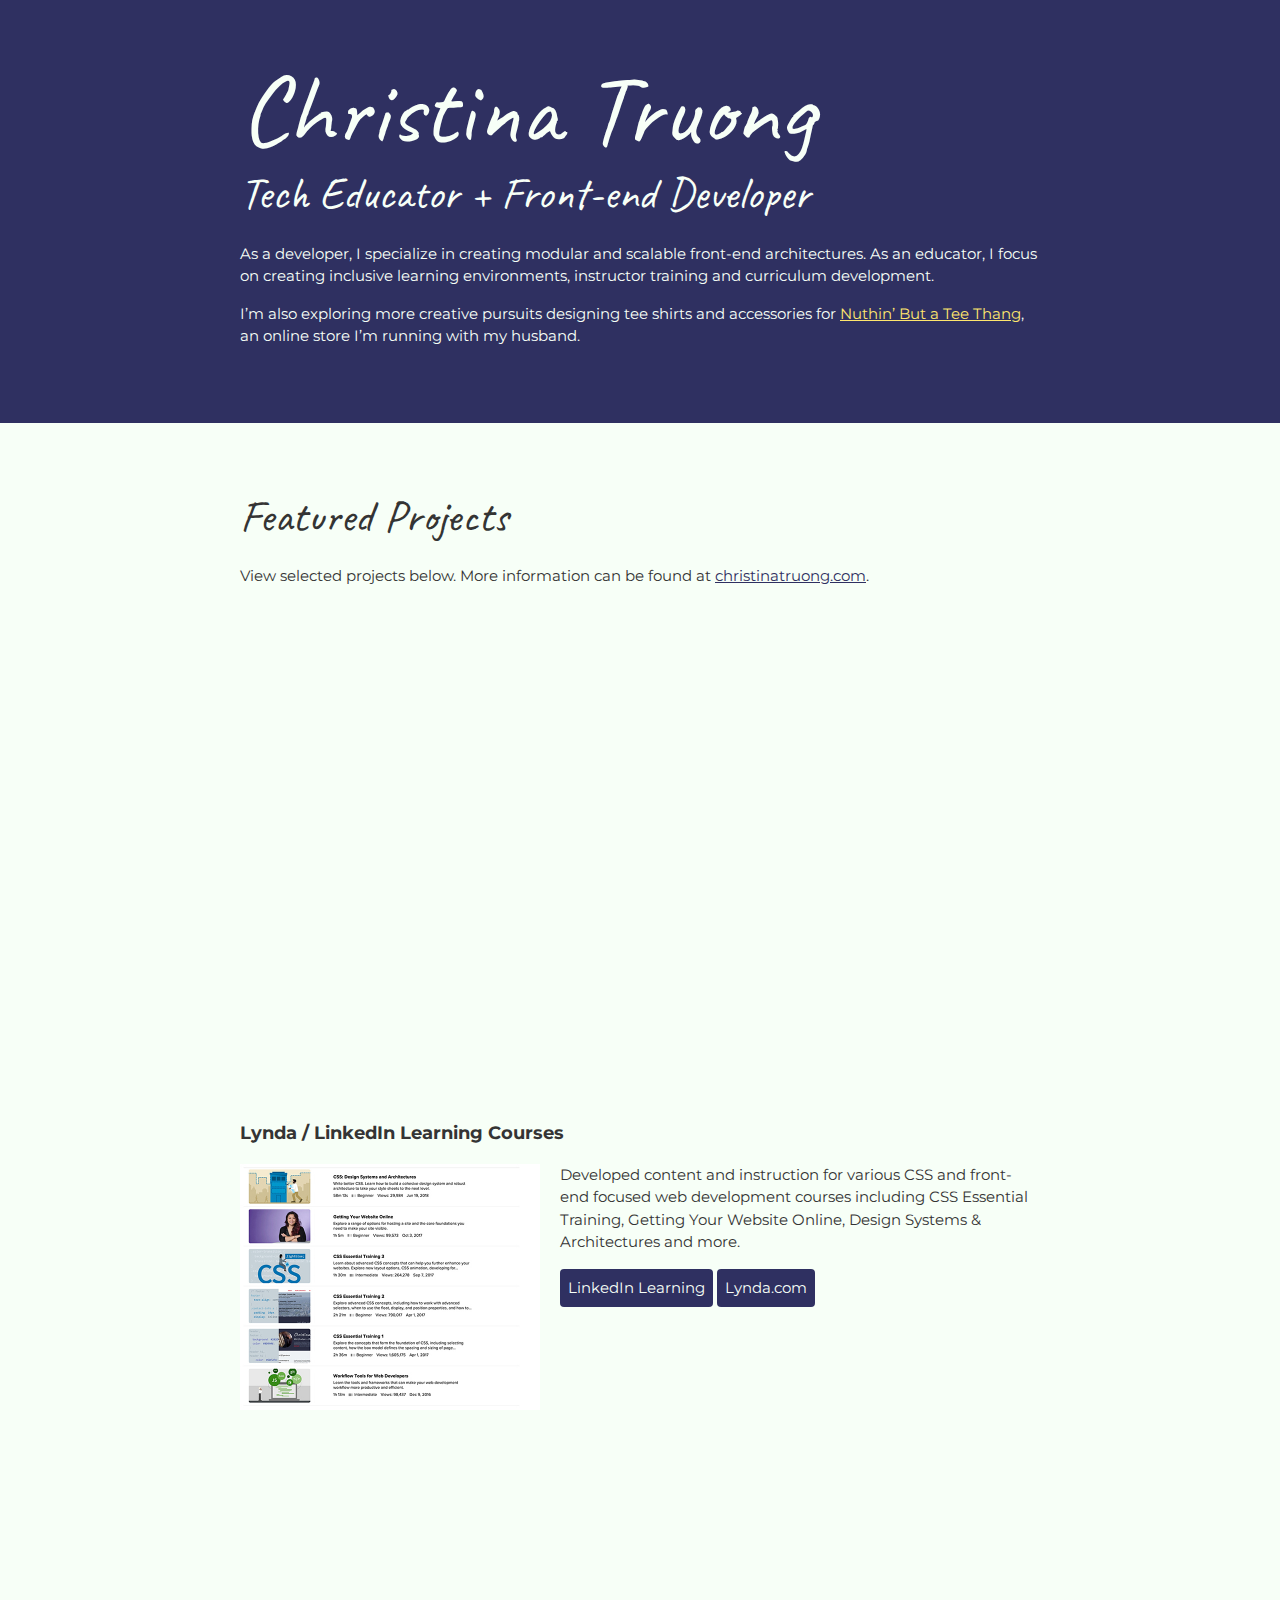
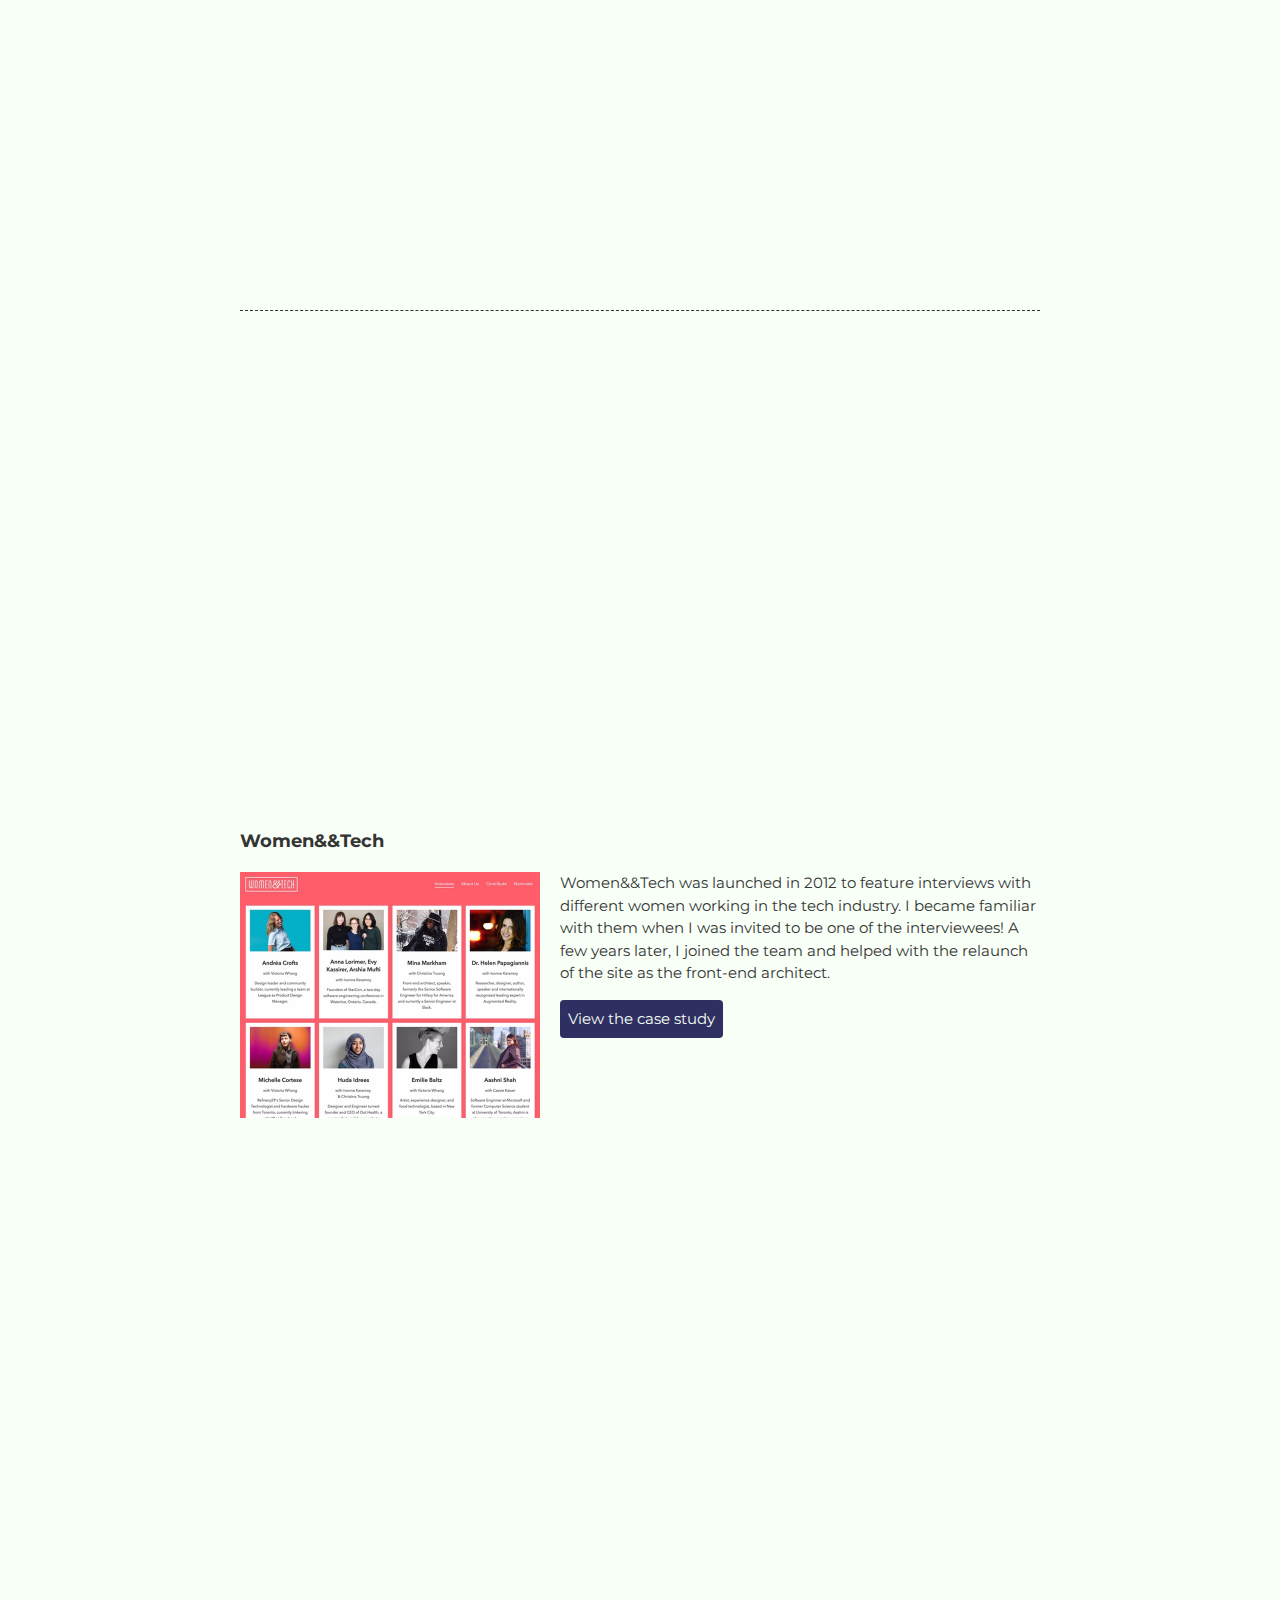
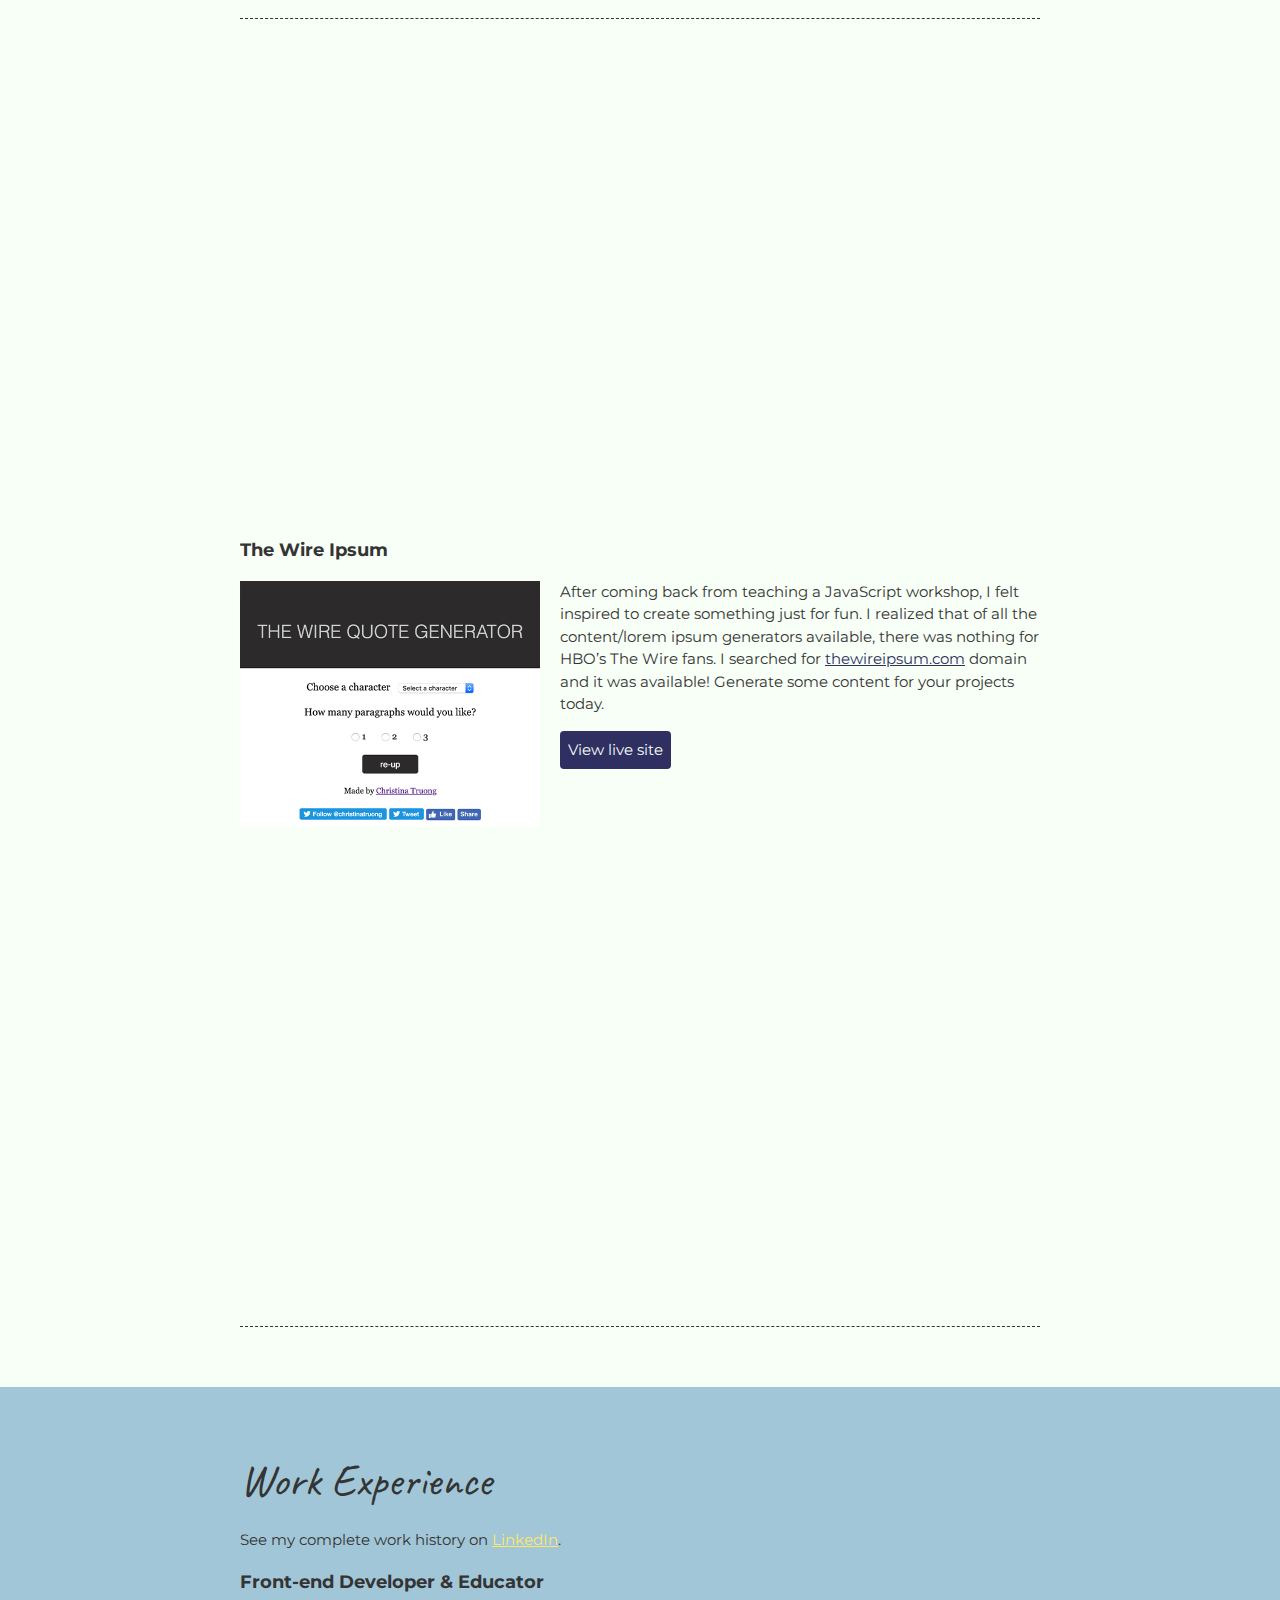
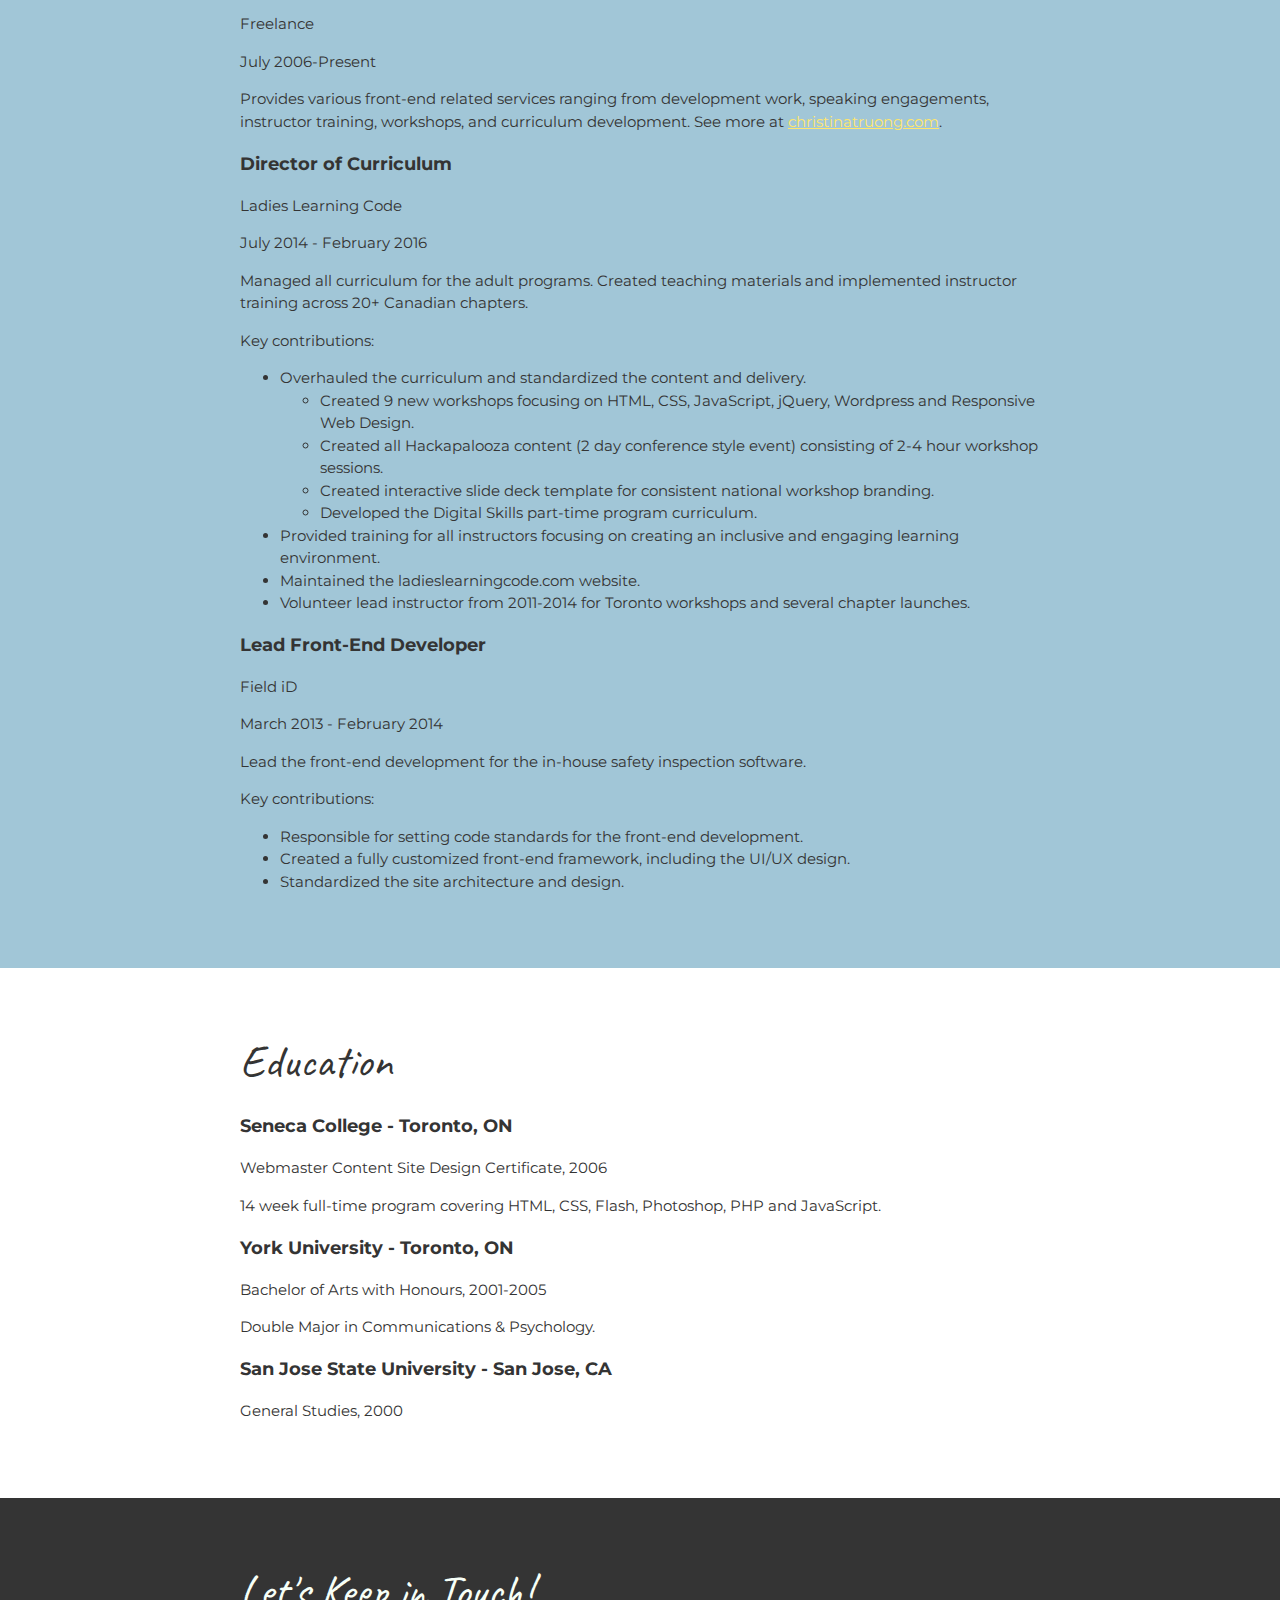
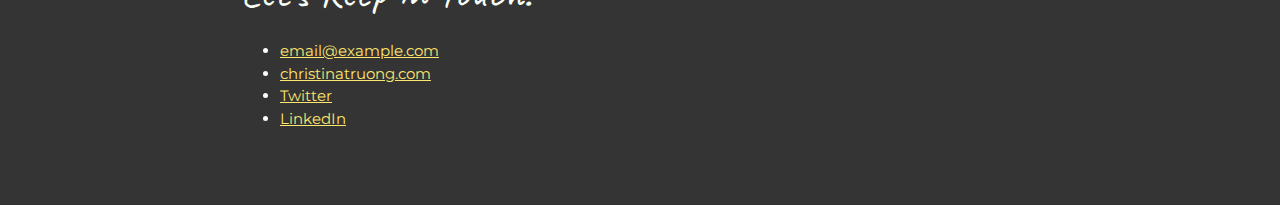
==== 05-Introduction to float/project-float-and-box-model-fix/index.html @ 0e9c6dfd "Project: Float and box model fix summary" ====
<!DOCTYPE html>
<html lang="en">
  <head>
    <meta charset="UTF-8">
    <meta name="viewport" content="width=device-width, initial-scale=1.0">
    <title>Christina Truong, Tech Educator + Front-end Developer</title>
    <link href="https://fonts.googleapis.com/css?family=Caveat|Montserrat:400,600&display=swap" rel="stylesheet"> 
    <link rel="stylesheet" href="css/styles.css">
  </head>
  <body>
    <main>
      <!-- ***************  ABOUT / PROFILE  **************** -->
      <header>
        <div class="content-wrap">
          <h1>Christina Truong</h1>
          <h2>Tech Educator + Front-end Developer</h2>

          <p>As a developer, I specialize in creating modular and scalable front-end architectures. As an educator, I focus on creating inclusive learning environments, instructor training and curriculum development.</p>
          <p>I’m also exploring more creative pursuits designing tee shirts and accessories for <a href="http://teethang.com" target="_blank">Nuthin’ But a Tee Thang</a>, an online store I’m running with my husband.</p>
        </div>
      </header>

      <!-- ************ PROJECTS / PORTFOLIO  ************** -->
      <section class="projects">
        <div class="content-wrap">
          <h2>Featured Projects</h2>
          <p>View selected projects below. More information can be found at <a href="http://christinatruong.com">christinatruong.com</a>.</p>

          <!-- Project 1 -->
          <section class="project-item">
            <h3>Lynda / LinkedIn Learning Courses</h3>
            <img src="images/project-courses.jpg" alt="Lynda & LinkedIn Learning course list">
            <p>Developed content and instruction for various CSS and front-end focused web development courses including CSS Essential Training, Getting Your Website Online, Design Systems & Architectures and more.</p>
            <a class="btn" href="https://www.linkedin.com/learning/instructors/christina-truong?u=2125562" target="_blank">LinkedIn Learning</a>
            <a class="btn" href="https://www.lynda.com/Christina-Truong/7842227-1.html">Lynda.com</a>
          </section>

          <!-- Project 2 -->
          <section class="project-item">
            <h3>Women&&Tech</h3>
            <img src="images/project-women-tech.jpg" alt="Women and Tech website">
            <p>Women&&Tech was launched in 2012 to feature interviews with different women working in the tech industry. I became familiar with them when I was invited to be one of the interviewees! A few years later, I joined the team and helped with the relaunch of the site as the front-end architect.</p>
            <a class="btn" href="http://christinatruong.com/projects/women-and-tech-redesign.html" target="_blank">View the case study</a>
          </section>

          <!-- Project 3 -->
          <section class="project-item">
            <h3>The Wire Ipsum</h3>
            <img src="images/project-wire-ipsum.jpg" alt="The Wire Ipsum website">
            <p>After coming back from teaching a JavaScript workshop, I felt inspired to create something just for fun. I realized that of all the content/lorem ipsum generators available, there was nothing for HBO’s The Wire fans. I searched for <a href="http://thewireipsum.com" target="_blank">thewireipsum.com</a> domain and it was available! Generate some content for your projects today.</p>
            <a class="btn" href="http://thewireipsum.com" target="_blank">View live site</a>
          </section>
        </div>
      </section>

      <!-- ****************  WORK EXPERIENCE  ******************** -->
      <section class="work-experience">
        <div class="content-wrap">
          <h2>Work Experience</h2>
          <p>See my complete work history on <a href="https://www.linkedin.com/in/christinatruong/">LinkedIn</a>.</p>

          <!-- Job 1 -->
          <section>
            <h3>Front-end Developer & Educator</h3>
            <p>Freelance</p>
            <p>July 2006-Present</p>
            <p>Provides various front-end related services ranging from development work, speaking engagements, instructor training, workshops, and curriculum development. See more at  <a href="http://christinatruong.com">christinatruong.com</a>.</p>
          </section>

          <!-- Job 2 -->
          <section>
            <h3>Director of Curriculum</h3>
            <p>Ladies Learning Code</p>
            <p>July 2014 - February 2016</p>
            <p>Managed all curriculum for the adult programs. Created teaching materials and implemented instructor training across 20+ Canadian chapters.</p>
            <p>Key contributions:</p>
            <ul>
              <li>Overhauled the curriculum and standardized the content and delivery.
                <ul>
                  <li>Created 9 new workshops focusing on HTML, CSS, JavaScript, jQuery, Wordpress and Responsive Web Design.</li>
                  <li>Created all Hackapalooza content (2 day conference style event) consisting of 2-4 hour workshop sessions.</li>
                  <li>Created interactive slide deck template for consistent national workshop branding.</li>
                  <li>Developed the Digital Skills part-time program curriculum.</li>
                </ul>
              </li>
              <li>Provided training for all instructors focusing on creating an inclusive and engaging learning environment.</li>
              <li>Maintained the ladieslearningcode.com website.</li>
              <li>Volunteer lead instructor from 2011-2014 for Toronto workshops and several chapter launches.</li>
            </ul>
          </section>

          <!-- Job 3 -->
          <section>
            <h3>Lead Front-End Developer</h3>
            <p>Field iD</p>
            <p>March 2013 - February 2014</p>
            <p>Lead the front-end development for the in-house safety inspection software.</p>
            <p>Key contributions:</p>
            <ul>
              <li>Responsible for setting code standards for the front-end development.</li>
              <li>Created a fully customized front-end framework, including the UI/UX design.</li>
              <li>Standardized the site architecture and design.</li>
            </ul>
          </section>
        </div>
      </section>

      <!-- *************  EDUCATION & CERTIFICATIONS *********** -->
      <section class="education">
        <div class="content-wrap">
          <h2>Education</h2>

          <section>
            <h3>Seneca College - Toronto, ON</h3>
            <p>Webmaster Content Site Design Certificate, 2006</p>
            <p>14 week full-time program covering HTML, CSS, Flash, Photoshop, PHP and JavaScript.</p>
          </section>

          <section>
            <h3>York University - Toronto, ON</h3>
            <p>Bachelor of Arts with Honours, 2001-2005</p>
            <p>Double Major in Communications & Psychology.</p>
          </section>

          <section>
            <h3>San Jose State University - San Jose, CA</h3>
            <p>General Studies, 2000</p>
          </section>
        </div>
      </section>

      <!-- ************  CONTACT INFO / SOCIAL MEDIA  ************ -->
      <footer>
        <div class="content-wrap">
          <h2>Let's Keep in Touch!</h2>

          <!-- Social media and contact links. Add or remove any networks. -->
          <ul>
            <li><a href="mailto:email@example.com">email@example.com</a></li>
            <li><a href="http://christinatruong.com" target="_blank">christinatruong.com</a></li>
            <li><a href="http://twitter.com/christinatruong" target="_blank">Twitter</a></li>
            <li><a href="#" target="_blank">LinkedIn</a></li>
          </ul>
        </div>
      </footer>
    </main>
  </body>
</html>
---- 05-Introduction to float/project-float-and-box-model-fix/css/styles.css ----
/*
COLOR PALETTE
https://coolors.co/f7fff7-343434-2f3061-ffe66d-a1c6d7
#F7FFF7 - almost white
#343434 - dark gray - almost black
#2F3061 - blue dark
#FFE66D - yellow
#A1C6D7 - blue light
*/


/* Global styles
------------------------------------*/
html {
  box-sizing: border-box;
}
*, *:before, *:after {
  box-sizing: inherit;
}

body {
  color: #343434;
  margin: 0;
  padding: 0;
  font-family: 'Montserrat', sans-serif;
  font-size: 15px;
  line-height: 1.5;
}
img {
  width: 300px;
}
a {
  color: #FFE66D;
}
a:hover {
  text-decoration: none;
}
h1 {
  font-size: 100px;
  line-height: 1;
}
h2 {
  font-size: 45px;
}
h1, h2 {
  font-family: 'Caveat', cursive;
  font-weight: 400;
  margin: 0;
}
.content-wrap {
  width: 800px;
  margin: 0 auto;
  padding: 60px 0;
}



/* Profile
------------------------------------*/
header {
  background: #2F3061;
  color: #F7FFF7;
}


/* Projects
------------------------------------*/
.projects {
  background: #F7FFF7;
}
.projects a {
  color: #2F3061;
}
.projects .btn {
  color: #F7FFF7;
  background: #2F3061;
  text-decoration: none;
  padding: 8px;
  border-radius: 4px;
  display: inline-block;
}
.projects .btn:hover {
  background: rgba(47, 48, 97, 80%);
}
.project-item img {
  float: left;
  margin-right: 20px;
}
.project-item {
  overflow: hidden;
  border-bottom: 1px dashed #343434;
  padding: 500px 0;
}

/* Work Experience
------------------------------------*/
.work-experience {
  background: #A1C6D7;
}


/* Education
------------------------------------*/



/* Contact Info
------------------------------------*/
footer {
  background: #343434;
  color: #F7FFF7;
}
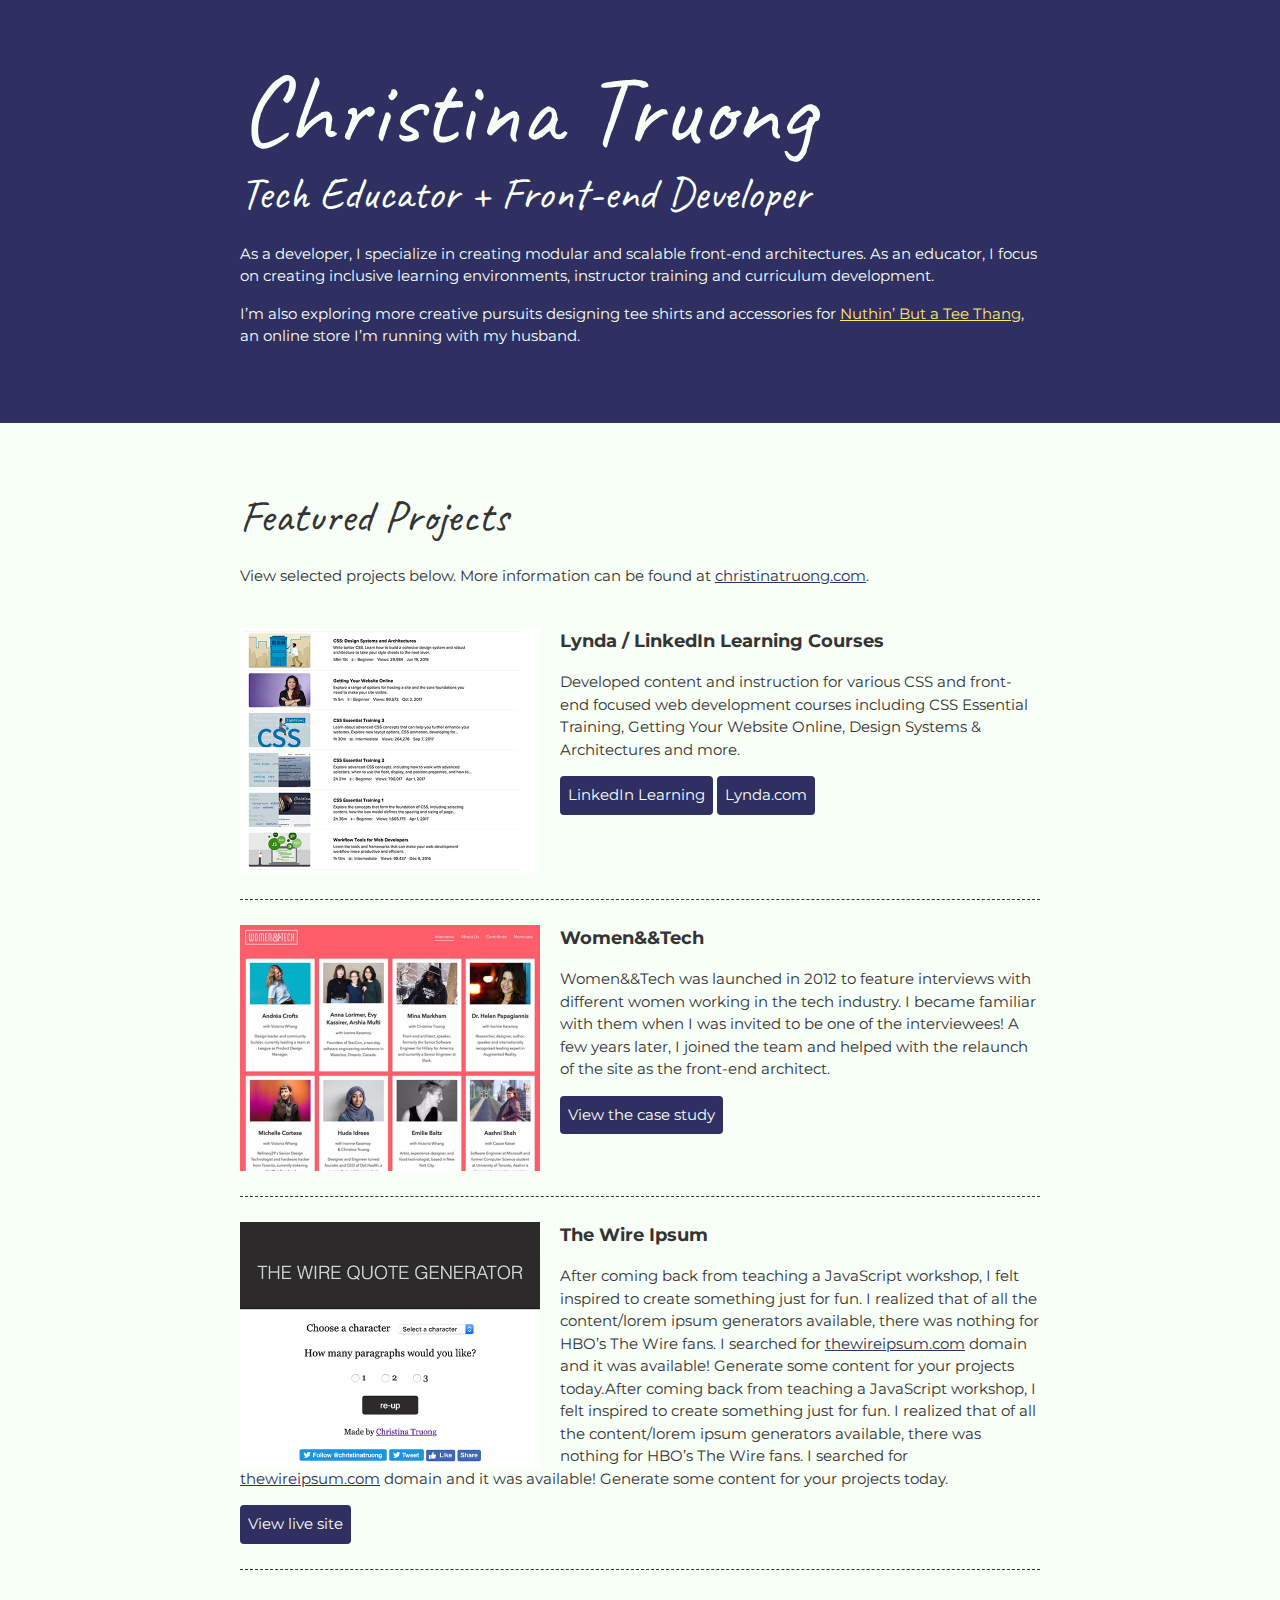
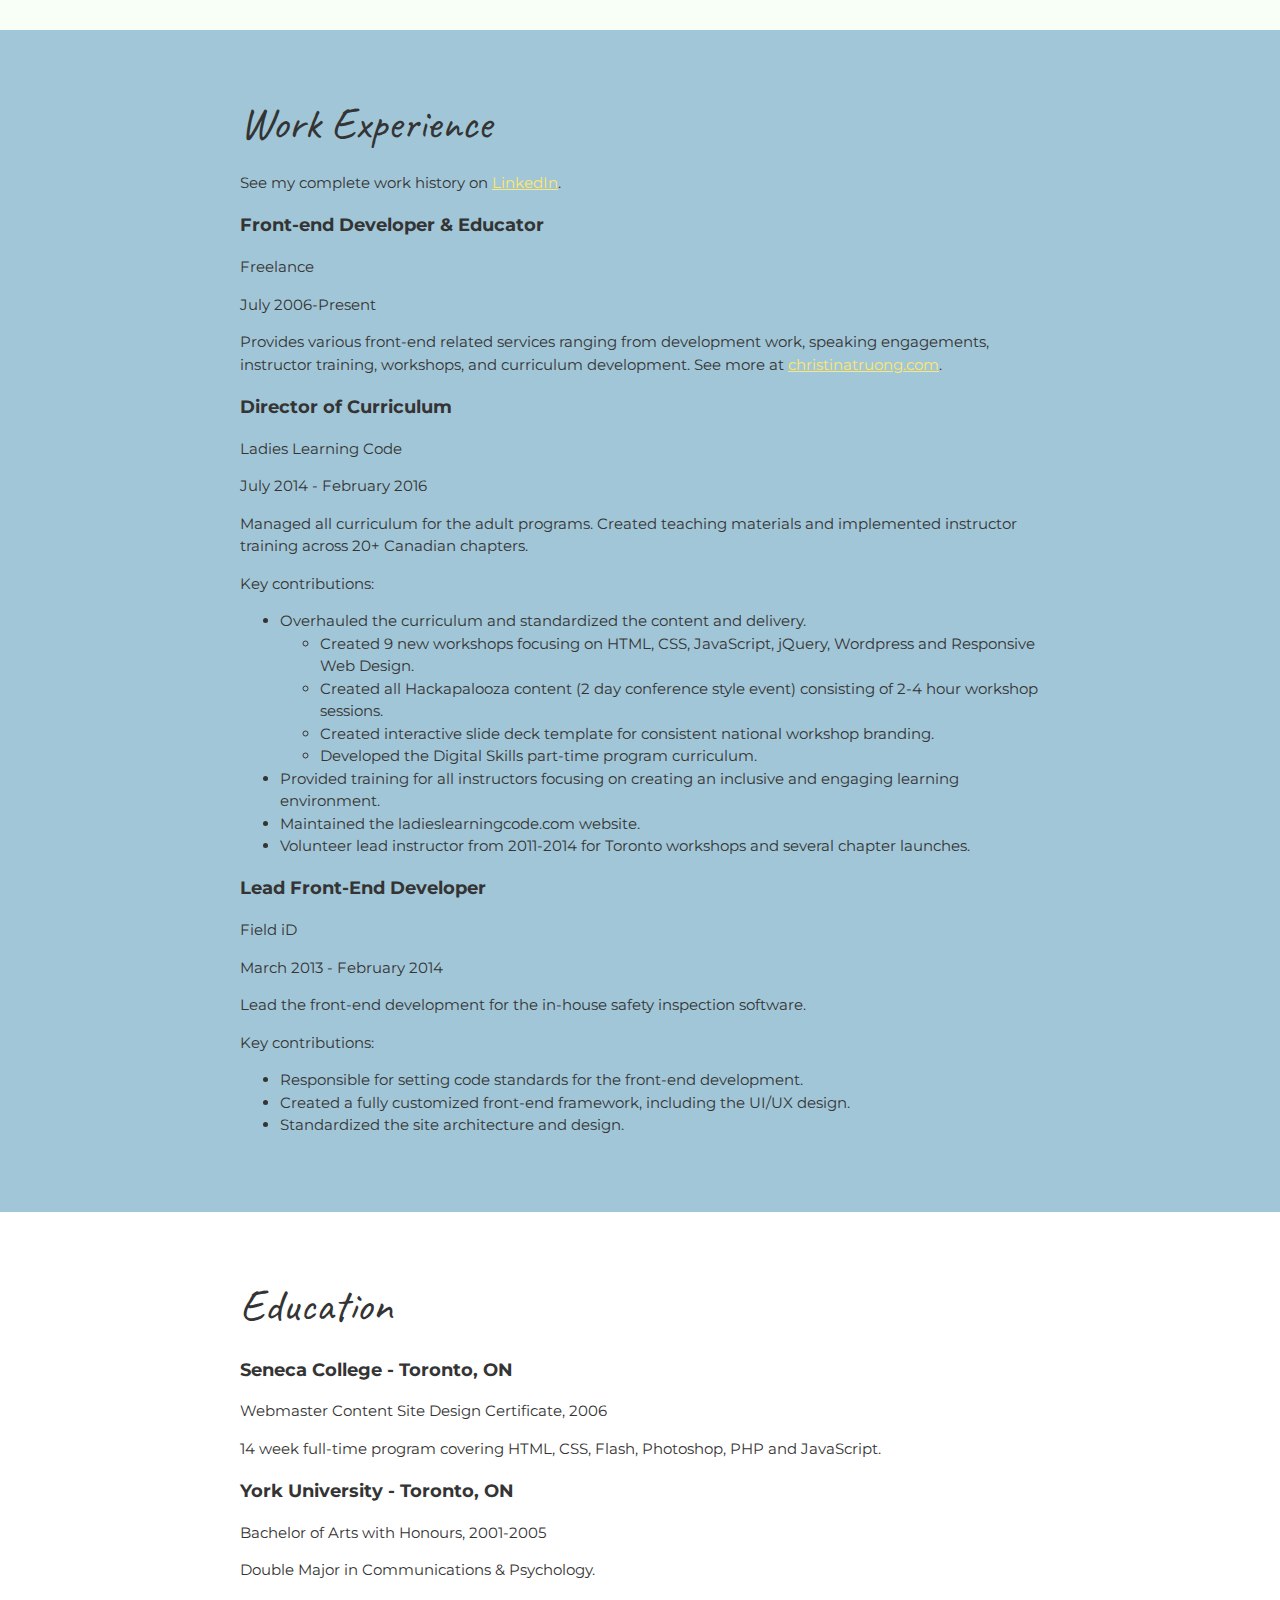
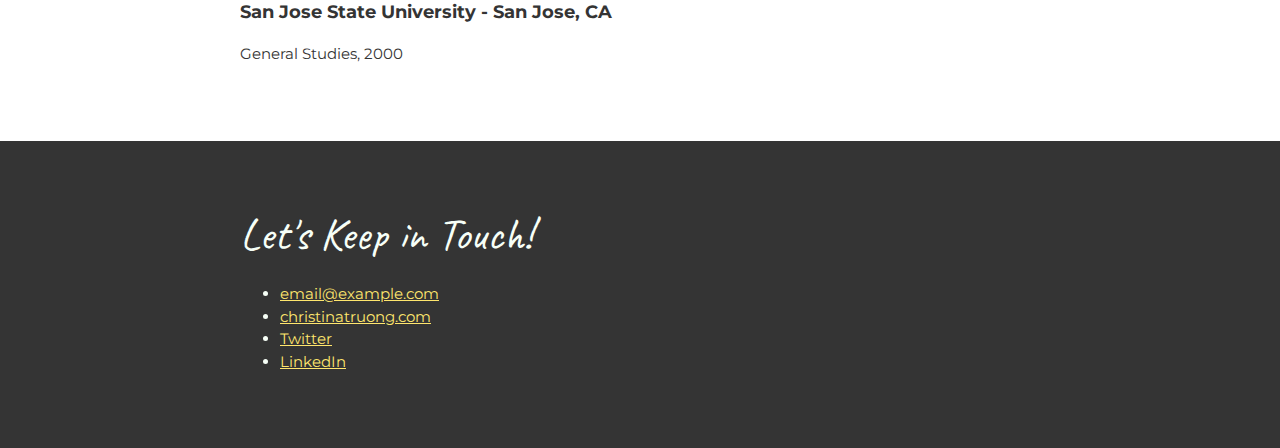
==== commit e25a1182: "Project: Float and box model fix summary done" ====
--- a/05-Introduction to float/project-float-and-box-model-fix/index.html
+++ b/05-Introduction to float/project-float-and-box-model-fix/index.html
@@ -28,8 +28,8 @@
 
           <!-- Project 1 -->
           <section class="project-item">
+            <img src="images/project-courses.jpg" alt="Lynda & LinkedIn Learning course list">
             <h3>Lynda / LinkedIn Learning Courses</h3>
-            <img src="images/project-courses.jpg" alt="Lynda & LinkedIn Learning course list">
             <p>Developed content and instruction for various CSS and front-end focused web development courses including CSS Essential Training, Getting Your Website Online, Design Systems & Architectures and more.</p>
             <a class="btn" href="https://www.linkedin.com/learning/instructors/christina-truong?u=2125562" target="_blank">LinkedIn Learning</a>
             <a class="btn" href="https://www.lynda.com/Christina-Truong/7842227-1.html">Lynda.com</a>
@@ -37,17 +37,17 @@
 
           <!-- Project 2 -->
           <section class="project-item">
+            <img src="images/project-women-tech.jpg" alt="Women and Tech website">
             <h3>Women&&Tech</h3>
-            <img src="images/project-women-tech.jpg" alt="Women and Tech website">
             <p>Women&&Tech was launched in 2012 to feature interviews with different women working in the tech industry. I became familiar with them when I was invited to be one of the interviewees! A few years later, I joined the team and helped with the relaunch of the site as the front-end architect.</p>
             <a class="btn" href="http://christinatruong.com/projects/women-and-tech-redesign.html" target="_blank">View the case study</a>
           </section>
 
           <!-- Project 3 -->
           <section class="project-item">
+            <img src="images/project-wire-ipsum.jpg" alt="The Wire Ipsum website">
             <h3>The Wire Ipsum</h3>
-            <img src="images/project-wire-ipsum.jpg" alt="The Wire Ipsum website">
-            <p>After coming back from teaching a JavaScript workshop, I felt inspired to create something just for fun. I realized that of all the content/lorem ipsum generators available, there was nothing for HBO’s The Wire fans. I searched for <a href="http://thewireipsum.com" target="_blank">thewireipsum.com</a> domain and it was available! Generate some content for your projects today.</p>
+            <p>After coming back from teaching a JavaScript workshop, I felt inspired to create something just for fun. I realized that of all the content/lorem ipsum generators available, there was nothing for HBO’s The Wire fans. I searched for <a href="http://thewireipsum.com" target="_blank">thewireipsum.com</a> domain and it was available! Generate some content for your projects today.After coming back from teaching a JavaScript workshop, I felt inspired to create something just for fun. I realized that of all the content/lorem ipsum generators available, there was nothing for HBO’s The Wire fans. I searched for <a href="http://thewireipsum.com" target="_blank">thewireipsum.com</a> domain and it was available! Generate some content for your projects today.</p>
             <a class="btn" href="http://thewireipsum.com" target="_blank">View live site</a>
           </section>
         </div>
--- a/05-Introduction to float/project-float-and-box-model-fix/css/styles.css
+++ b/05-Introduction to float/project-float-and-box-model-fix/css/styles.css
@@ -89,7 +89,10 @@
 .project-item {
   overflow: hidden;
   border-bottom: 1px dashed #343434;
-  padding: 500px 0;
+  padding: 25px 0;
+}
+.project-item h3 {
+  margin-top: 0px;
 }
 
 /* Work Experience
@@ -109,4 +112,4 @@
 footer {
   background: #343434;
   color: #F7FFF7;
-}
+}